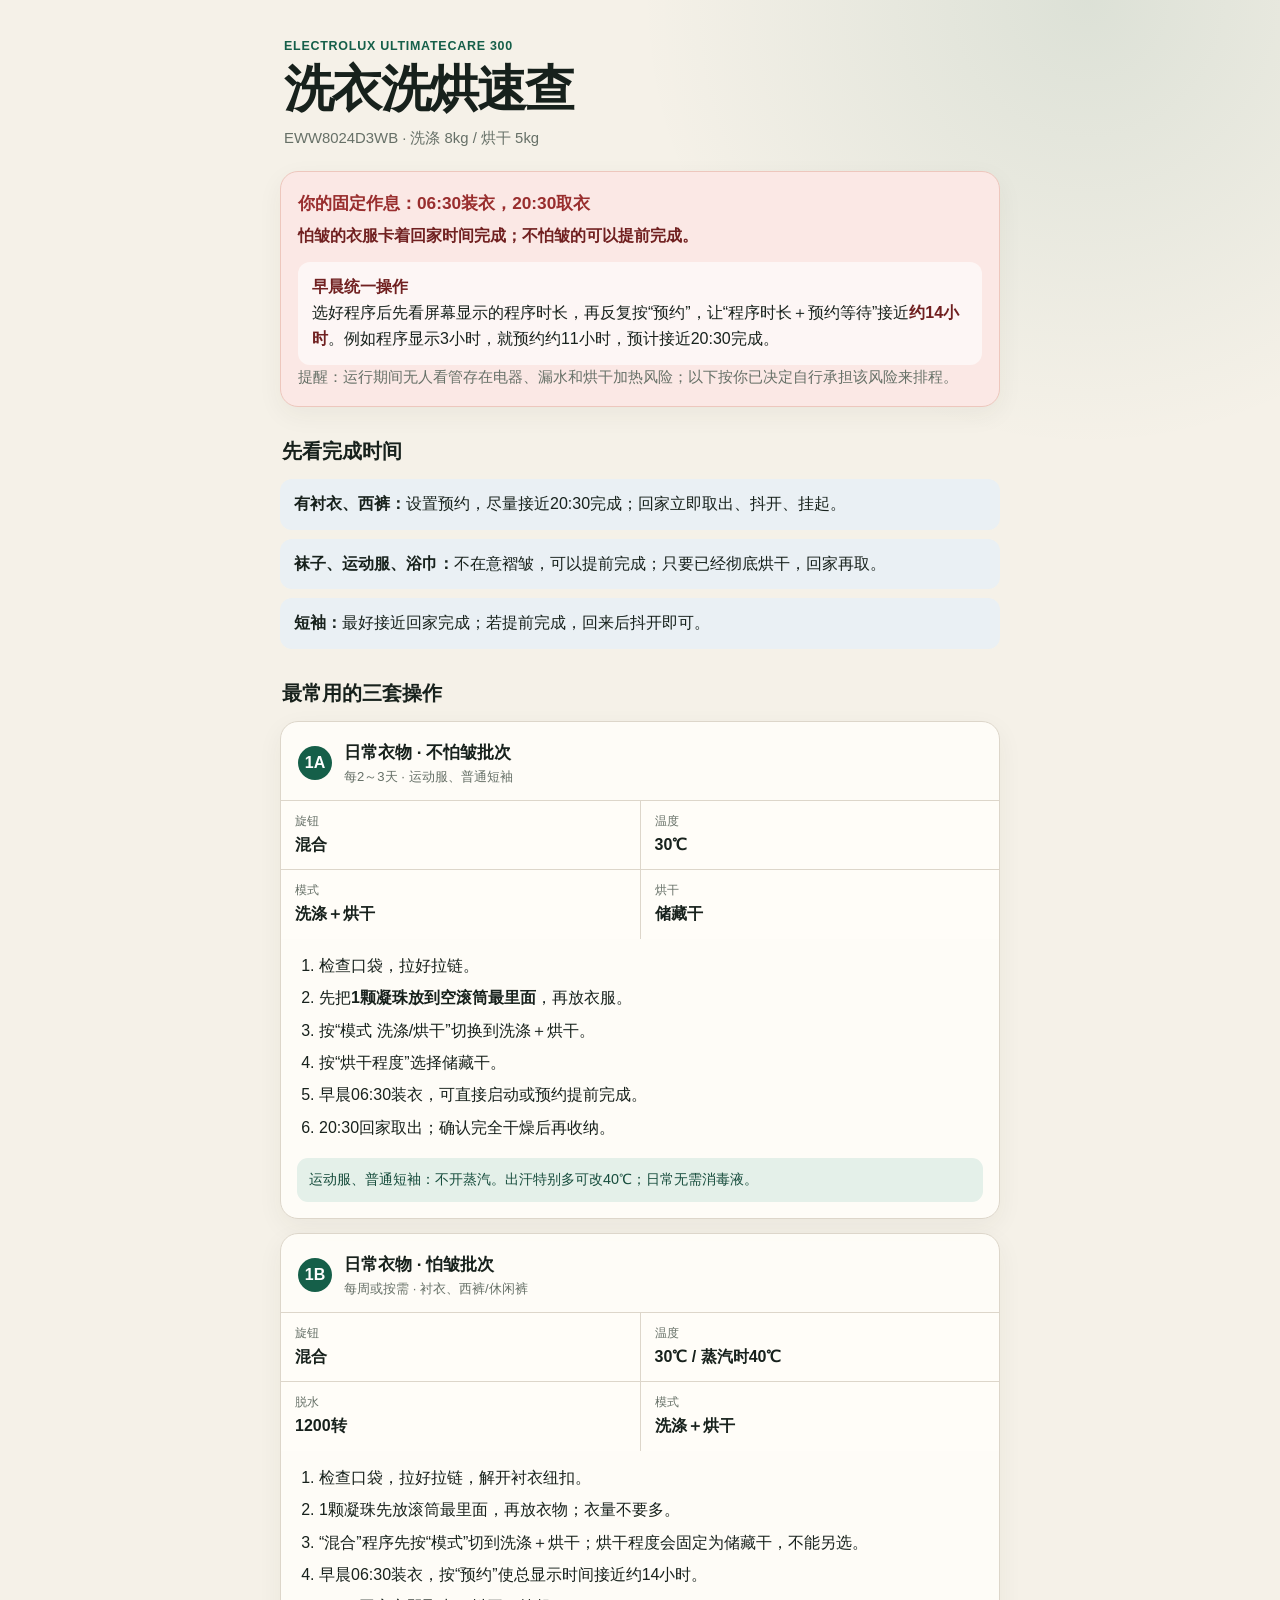
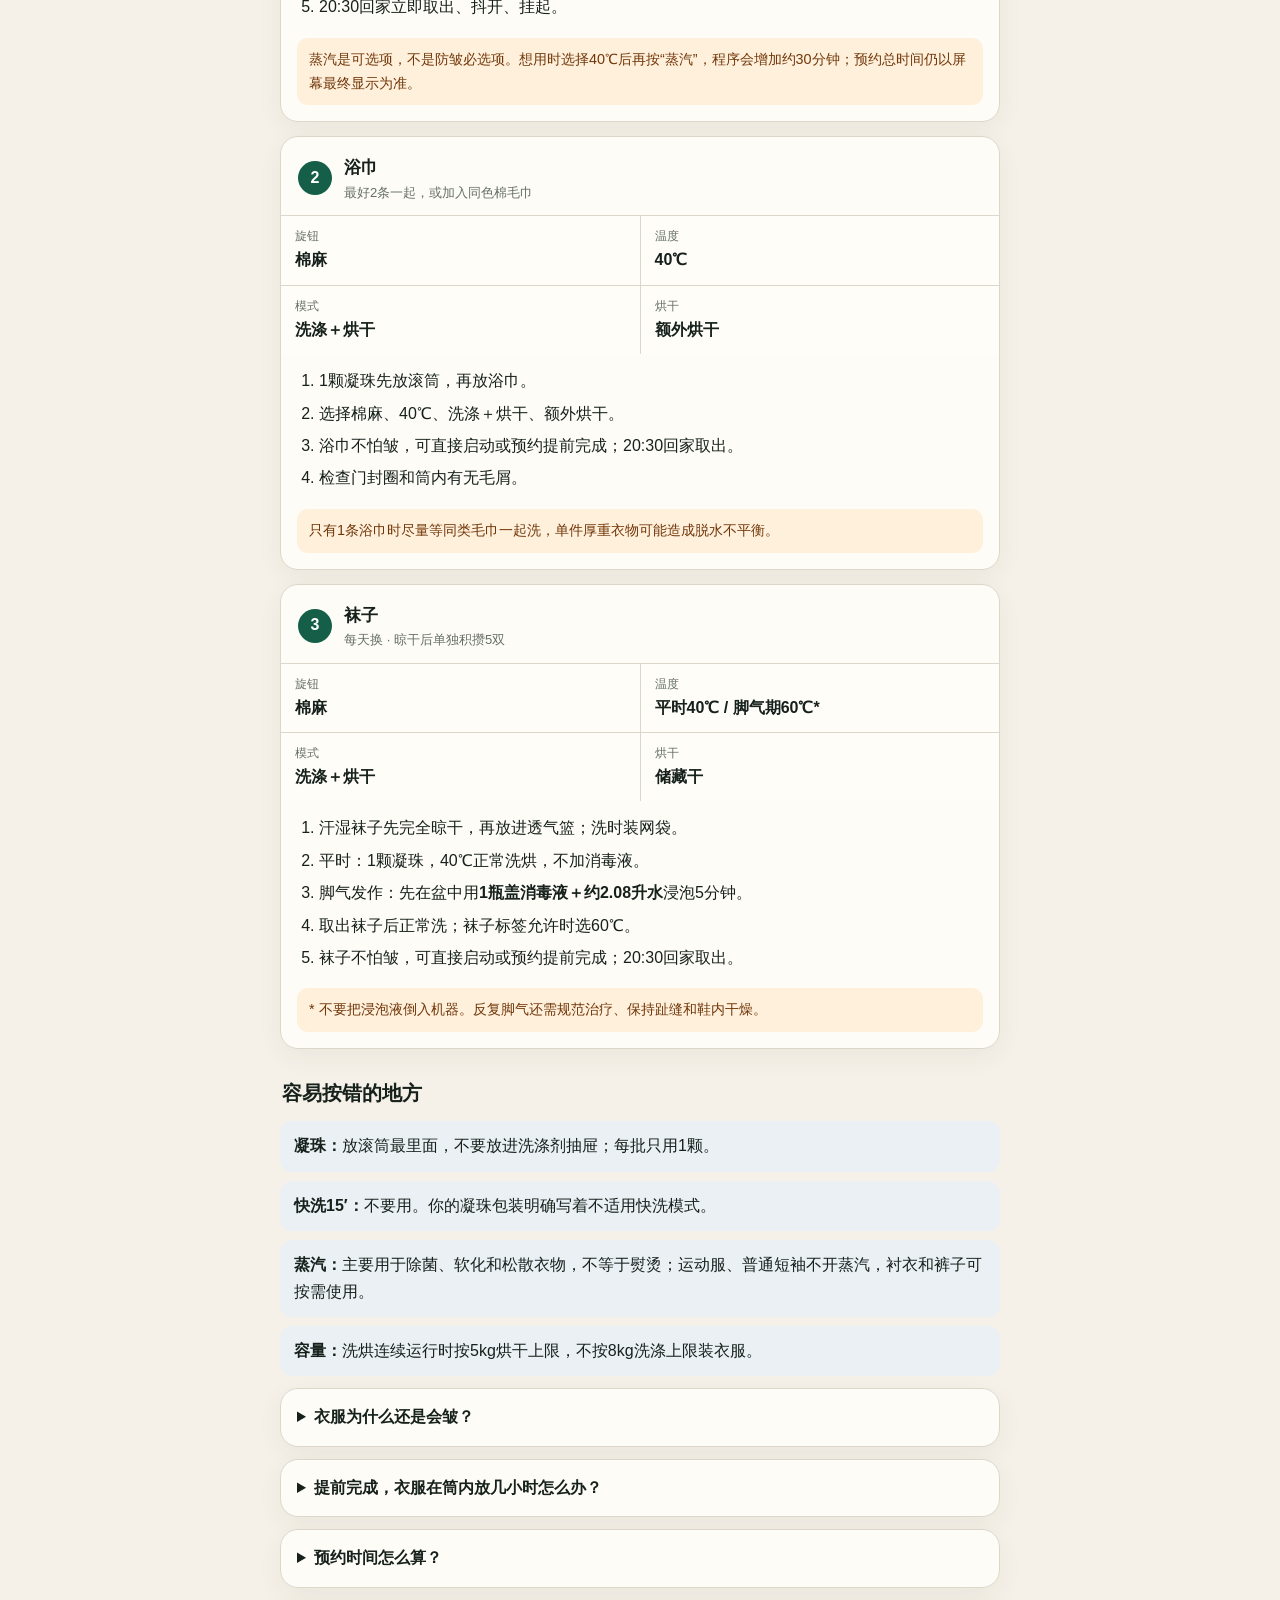
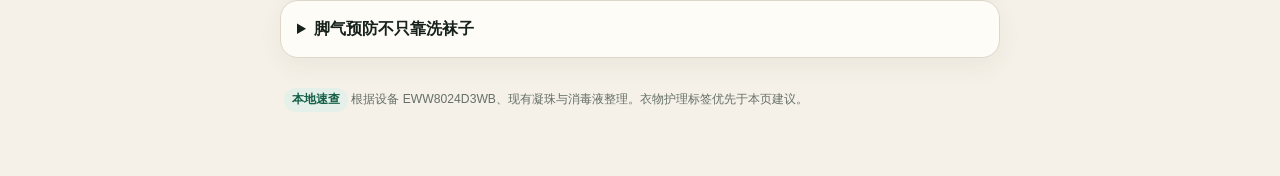
==== pages/laundry-guide/index.html @ ee04a651 "Publish laundry quick reference" ====
<!doctype html>
<html lang="zh-CN">
<head>
  <meta charset="utf-8">
  <meta name="viewport" content="width=device-width, initial-scale=1, viewport-fit=cover">
  <meta name="theme-color" content="#f5f1e8">
  <title>洗衣洗烘速查</title>
  <style>
    :root {
      color-scheme: light;
      --ink: #17211c;
      --muted: #667067;
      --paper: #f5f1e8;
      --card: #fffdf8;
      --line: #ddd6ca;
      --green: #155f49;
      --green-soft: #e4f0e9;
      --amber: #9b4d12;
      --amber-soft: #fff0dc;
      --red: #992e2e;
      --red-soft: #fbe8e5;
      --blue-soft: #eaf0f4;
      font-family: -apple-system, BlinkMacSystemFont, "PingFang SC", "Microsoft YaHei", sans-serif;
    }
    * { box-sizing: border-box; }
    body {
      margin: 0;
      color: var(--ink);
      background:
        radial-gradient(circle at 85% 0, rgba(21,95,73,.11), transparent 28rem),
        var(--paper);
      line-height: 1.65;
    }
    main { width: min(100% - 28px, 720px); margin: 0 auto; padding: 24px 0 64px; }
    header { padding: 12px 4px 20px; }
    .eyebrow { margin: 0 0 6px; color: var(--green); font-weight: 750; letter-spacing: .06em; font-size: .78rem; }
    h1 { margin: 0; font-size: clamp(1.85rem, 8vw, 3.1rem); line-height: 1.08; letter-spacing: -.035em; }
    .sub { margin: 10px 0 0; color: var(--muted); font-size: .93rem; }
    .alert, .card, details {
      border: 1px solid var(--line);
      border-radius: 18px;
      background: rgba(255,253,248,.94);
      box-shadow: 0 8px 26px rgba(59,48,30,.055);
    }
    .alert { padding: 17px; margin-bottom: 22px; border-color: #edc7bd; background: var(--red-soft); }
    .alert h2 { color: var(--red); margin: 0 0 6px; font-size: 1.08rem; }
    .alert p { margin: 0; }
    .alert strong { color: #702020; }
    .schedule { margin-top: 12px; padding: 12px 14px; border-radius: 12px; background: rgba(255,255,255,.62); }
    section { margin-top: 28px; }
    .section-title { margin: 0 2px 12px; font-size: 1.22rem; }
    .stack { display: grid; gap: 14px; }
    .card { overflow: hidden; }
    .card-head { display: flex; gap: 12px; align-items: center; padding: 16px 17px 12px; }
    .num { display: grid; place-items: center; flex: 0 0 34px; height: 34px; color: white; background: var(--green); border-radius: 50%; font-weight: 800; }
    .card h3 { margin: 0; font-size: 1.08rem; }
    .card .meta { color: var(--muted); font-size: .82rem; }
    .recipe { display: grid; grid-template-columns: 1fr 1fr; gap: 1px; margin: 0; background: var(--line); border-top: 1px solid var(--line); }
    .recipe div { padding: 11px 14px; background: var(--card); }
    dt { color: var(--muted); font-size: .72rem; }
    dd { margin: 1px 0 0; font-weight: 750; }
    .steps { margin: 0; padding: 14px 19px 17px 38px; }
    .steps li + li { margin-top: 6px; }
    .tip { margin: 0 16px 16px; padding: 10px 12px; border-radius: 11px; background: var(--green-soft); color: #164c3c; font-size: .9rem; }
    .warning { background: var(--amber-soft); color: #713709; }
    details { margin-top: 12px; padding: 0 16px; }
    summary { cursor: pointer; padding: 15px 0; font-weight: 750; }
    details[open] summary { border-bottom: 1px solid var(--line); }
    details .inside { padding: 10px 0 15px; }
    details p, details ul { margin-top: 6px; margin-bottom: 6px; }
    .do-not { display: grid; gap: 9px; }
    .do-not div { padding: 12px 14px; border-radius: 12px; background: var(--blue-soft); }
    .footer { color: var(--muted); font-size: .76rem; margin: 30px 4px 0; }
    .pill { display: inline-block; padding: 2px 8px; border-radius: 999px; background: var(--green-soft); color: var(--green); font-weight: 700; font-size: .75rem; }
    @media (max-width: 390px) {
      main { width: min(100% - 20px, 720px); padding-top: 15px; }
      .recipe { grid-template-columns: 1fr 1fr; }
      .recipe div { padding-inline: 11px; }
    }
  </style>
</head>
<body>
  <main>
    <header>
      <p class="eyebrow">ELECTROLUX ULTIMATECARE 300</p>
      <h1>洗衣洗烘速查</h1>
      <p class="sub">EWW8024D3WB · 洗涤 8kg / 烘干 5kg</p>
    </header>

    <aside class="alert">
      <h2>你的固定作息：06:30装衣，20:30取衣</h2>
      <p><strong>怕皱的衣服卡着回家时间完成；不怕皱的可以提前完成。</strong></p>
      <div class="schedule">
        <strong>早晨统一操作</strong><br>
        选好程序后先看屏幕显示的程序时长，再反复按“预约”，让“程序时长＋预约等待”接近<strong>约14小时</strong>。例如程序显示3小时，就预约约11小时，预计接近20:30完成。
      </div>
      <p class="sub">提醒：运行期间无人看管存在电器、漏水和烘干加热风险；以下按你已决定自行承担该风险来排程。</p>
    </aside>

    <section>
      <h2 class="section-title">先看完成时间</h2>
      <div class="do-not">
        <div><strong>有衬衣、西裤：</strong>设置预约，尽量接近20:30完成；回家立即取出、抖开、挂起。</div>
        <div><strong>袜子、运动服、浴巾：</strong>不在意褶皱，可以提前完成；只要已经彻底烘干，回家再取。</div>
        <div><strong>短袖：</strong>最好接近回家完成；若提前完成，回来后抖开即可。</div>
      </div>
    </section>

    <section>
      <h2 class="section-title">最常用的三套操作</h2>
      <div class="stack">
        <article class="card">
          <div class="card-head">
            <span class="num">1A</span>
            <div><h3>日常衣物 · 不怕皱批次</h3><div class="meta">每2～3天 · 运动服、普通短袖</div></div>
          </div>
          <dl class="recipe">
            <div><dt>旋钮</dt><dd>混合</dd></div>
            <div><dt>温度</dt><dd>30℃</dd></div>
            <div><dt>模式</dt><dd>洗涤＋烘干</dd></div>
            <div><dt>烘干</dt><dd>储藏干</dd></div>
          </dl>
          <ol class="steps">
            <li>检查口袋，拉好拉链。</li>
            <li>先把<strong>1颗凝珠放到空滚筒最里面</strong>，再放衣服。</li>
            <li>按“模式 洗涤/烘干”切换到洗涤＋烘干。</li>
            <li>按“烘干程度”选择储藏干。</li>
            <li>早晨06:30装衣，可直接启动或预约提前完成。</li>
            <li>20:30回家取出；确认完全干燥后再收纳。</li>
          </ol>
          <p class="tip">运动服、普通短袖：不开蒸汽。出汗特别多可改40℃；日常无需消毒液。</p>
        </article>

        <article class="card">
          <div class="card-head">
            <span class="num">1B</span>
            <div><h3>日常衣物 · 怕皱批次</h3><div class="meta">每周或按需 · 衬衣、西裤/休闲裤</div></div>
          </div>
          <dl class="recipe">
            <div><dt>旋钮</dt><dd>混合</dd></div>
            <div><dt>温度</dt><dd>30℃ / 蒸汽时40℃</dd></div>
            <div><dt>脱水</dt><dd>1200转</dd></div>
            <div><dt>模式</dt><dd>洗涤＋烘干</dd></div>
          </dl>
          <ol class="steps">
            <li>检查口袋，拉好拉链，解开衬衣纽扣。</li>
            <li>1颗凝珠先放滚筒最里面，再放衣物；衣量不要多。</li>
            <li>“混合”程序先按“模式”切到洗涤＋烘干；烘干程度会固定为储藏干，不能另选。</li>
            <li>早晨06:30装衣，按“预约”使总显示时间接近约14小时。</li>
            <li>20:30回家立即取出、抖开、挂起。</li>
          </ol>
          <p class="tip warning">蒸汽是可选项，不是防皱必选项。想用时选择40℃后再按“蒸汽”，程序会增加约30分钟；预约总时间仍以屏幕最终显示为准。</p>
        </article>

        <article class="card">
          <div class="card-head">
            <span class="num">2</span>
            <div><h3>浴巾</h3><div class="meta">最好2条一起，或加入同色棉毛巾</div></div>
          </div>
          <dl class="recipe">
            <div><dt>旋钮</dt><dd>棉麻</dd></div>
            <div><dt>温度</dt><dd>40℃</dd></div>
            <div><dt>模式</dt><dd>洗涤＋烘干</dd></div>
            <div><dt>烘干</dt><dd>额外烘干</dd></div>
          </dl>
          <ol class="steps">
            <li>1颗凝珠先放滚筒，再放浴巾。</li>
            <li>选择棉麻、40℃、洗涤＋烘干、额外烘干。</li>
            <li>浴巾不怕皱，可直接启动或预约提前完成；20:30回家取出。</li>
            <li>检查门封圈和筒内有无毛屑。</li>
          </ol>
          <p class="tip warning">只有1条浴巾时尽量等同类毛巾一起洗，单件厚重衣物可能造成脱水不平衡。</p>
        </article>

        <article class="card">
          <div class="card-head">
            <span class="num">3</span>
            <div><h3>袜子</h3><div class="meta">每天换 · 晾干后单独积攒5双</div></div>
          </div>
          <dl class="recipe">
            <div><dt>旋钮</dt><dd>棉麻</dd></div>
            <div><dt>温度</dt><dd>平时40℃ / 脚气期60℃*</dd></div>
            <div><dt>模式</dt><dd>洗涤＋烘干</dd></div>
            <div><dt>烘干</dt><dd>储藏干</dd></div>
          </dl>
          <ol class="steps">
            <li>汗湿袜子先完全晾干，再放进透气篮；洗时装网袋。</li>
            <li>平时：1颗凝珠，40℃正常洗烘，不加消毒液。</li>
            <li>脚气发作：先在盆中用<strong>1瓶盖消毒液＋约2.08升水</strong>浸泡5分钟。</li>
            <li>取出袜子后正常洗；袜子标签允许时选60℃。</li>
            <li>袜子不怕皱，可直接启动或预约提前完成；20:30回家取出。</li>
          </ol>
          <p class="tip warning">* 不要把浸泡液倒入机器。反复脚气还需规范治疗、保持趾缝和鞋内干燥。</p>
        </article>
      </div>
    </section>

    <section>
      <h2 class="section-title">容易按错的地方</h2>
      <div class="do-not">
        <div><strong>凝珠：</strong>放滚筒最里面，不要放进洗涤剂抽屉；每批只用1颗。</div>
        <div><strong>快洗15′：</strong>不要用。你的凝珠包装明确写着不适用快洗模式。</div>
        <div><strong>蒸汽：</strong>主要用于除菌、软化和松散衣物，不等于熨烫；运动服、普通短袖不开蒸汽，衬衣和裤子可按需使用。</div>
        <div><strong>容量：</strong>洗烘连续运行时按5kg烘干上限，不按8kg洗涤上限装衣服。</div>
      </div>

      <details>
        <summary>衣服为什么还是会皱？</summary>
        <div class="inside">
          <p>机器烘干结束后只有约10分钟防皱翻滚。减少褶皱最有效的做法是少装、不过度烘干，并在结束后立刻取出、抖开、挂好。蒸汽功能不能代替熨斗。</p>
        </div>
      </details>

      <details>
        <summary>提前完成，衣服在筒内放几小时怎么办？</summary>
        <div class="inside">
          <p>袜子、运动服、浴巾如果已经完全干燥，回家取出即可。若仍潮湿或有闷味，重新选择适合衣物的短时烘干或重新漂洗，不要直接收进衣柜。衬衣、西裤不要这样安排，应预约到接近20:30完成。</p>
        </div>
      </details>

      <details>
        <summary>预约时间怎么算？</summary>
        <div class="inside">
          <p>你从06:30到20:30共有约14小时。先选完整程序，记住屏幕显示的程序时长；需要预约的小时数≈14小时－程序时长。机器实际时间会因衣量和含水量调整，第一次使用后再根据实际完成时间增减1小时。</p>
        </div>
      </details>

      <details>
        <summary>脚气预防不只靠洗袜子</summary>
        <div class="inside">
          <ul>
            <li>每天换袜，运动后洗脚并彻底擦干趾缝。</li>
            <li>鞋子轮换穿，让鞋内充分干燥。</li>
            <li>公共浴室、更衣室穿拖鞋，不与他人共用鞋袜和毛巾。</li>
            <li>持续脱皮、发痒、裂口或累及趾甲时，咨询药师或皮肤科。</li>
          </ul>
        </div>
      </details>
    </section>

    <p class="footer"><span class="pill">本地速查</span> 根据设备 EWW8024D3WB、现有凝珠与消毒液整理。衣物护理标签优先于本页建议。</p>
  </main>
</body>
</html>
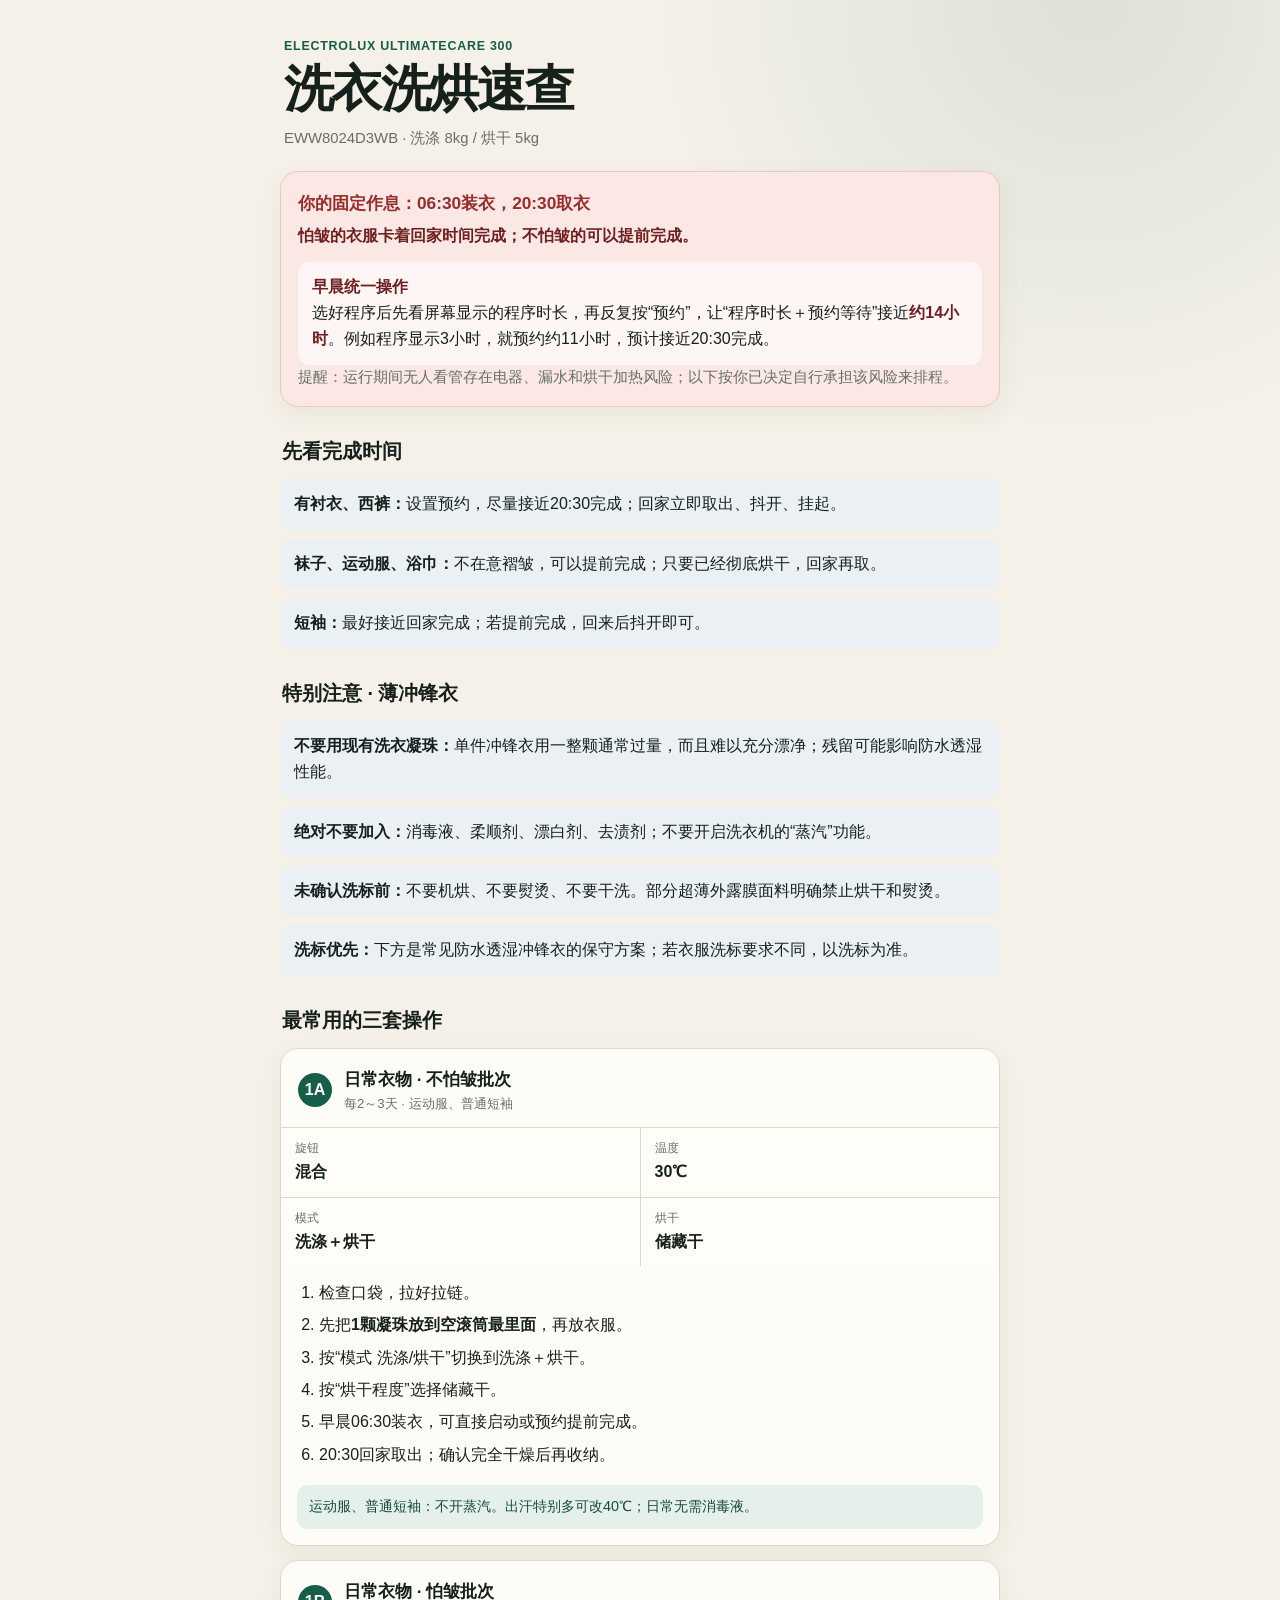
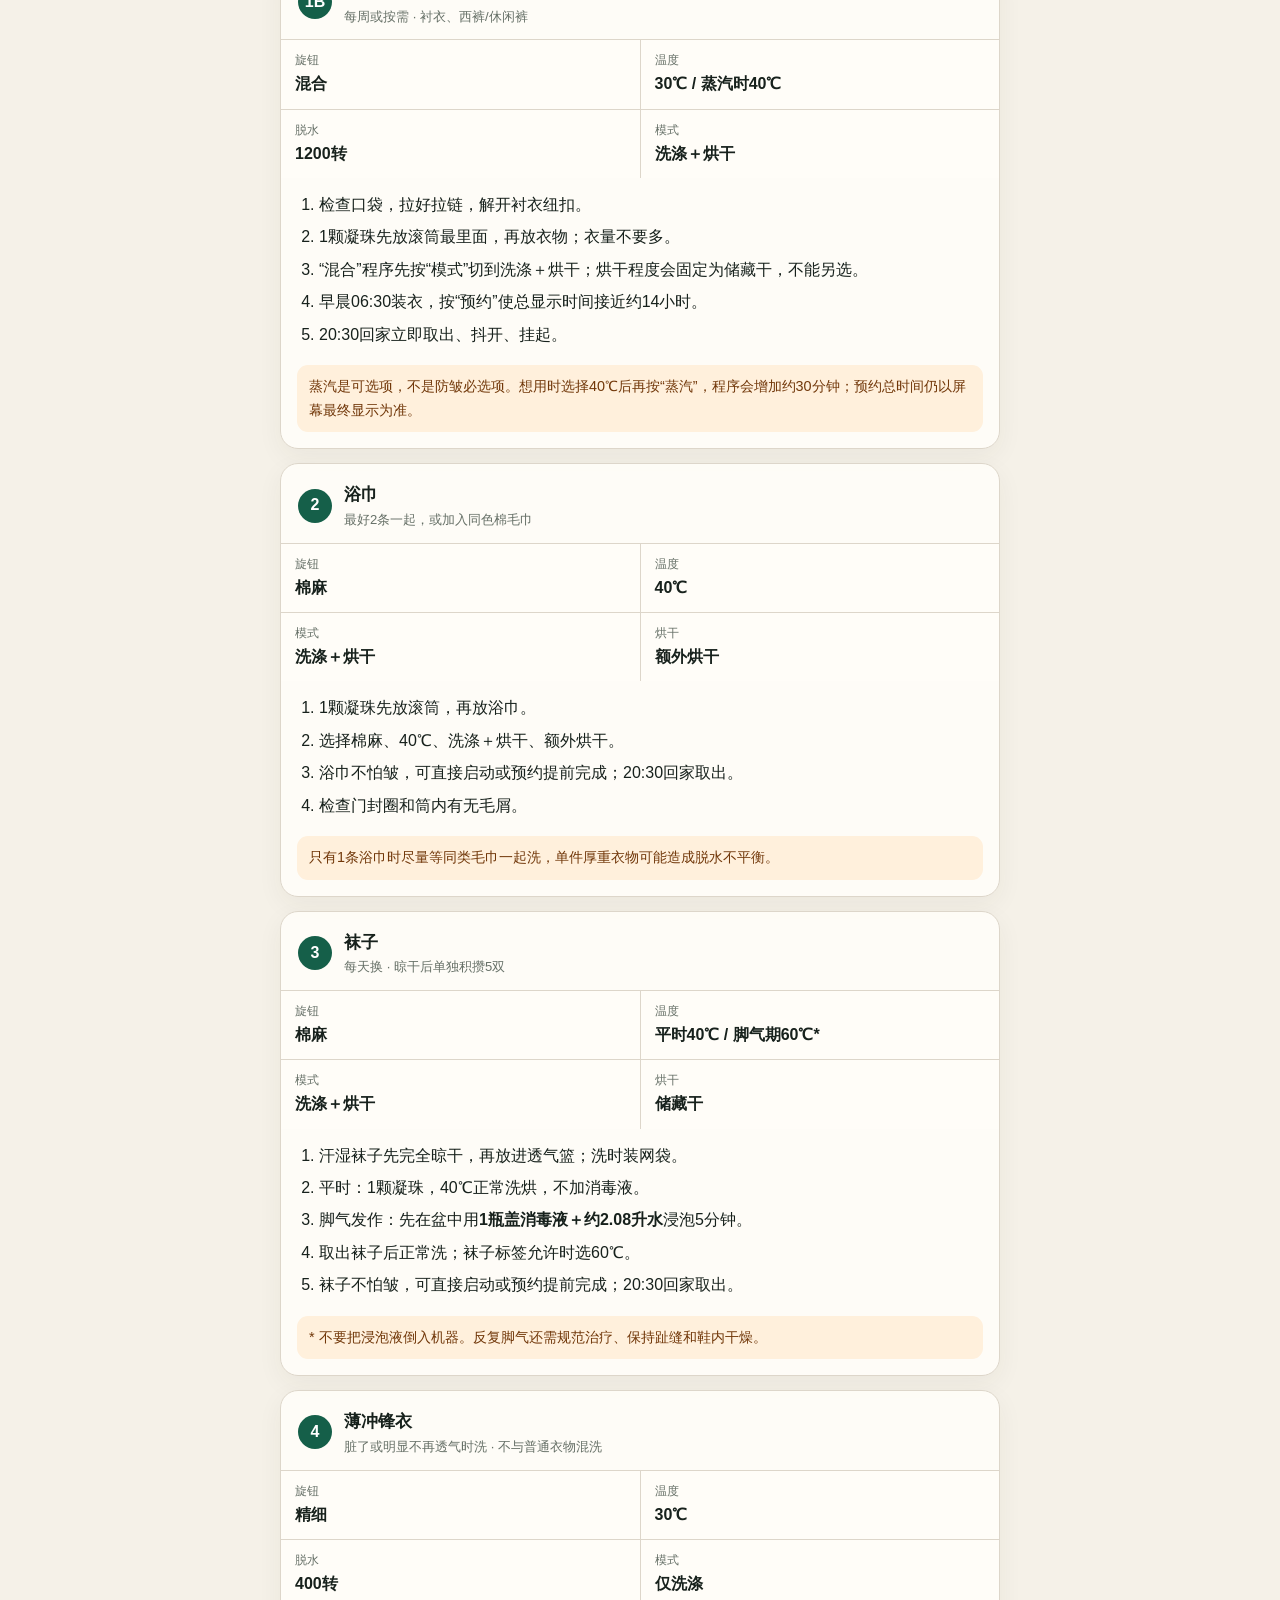
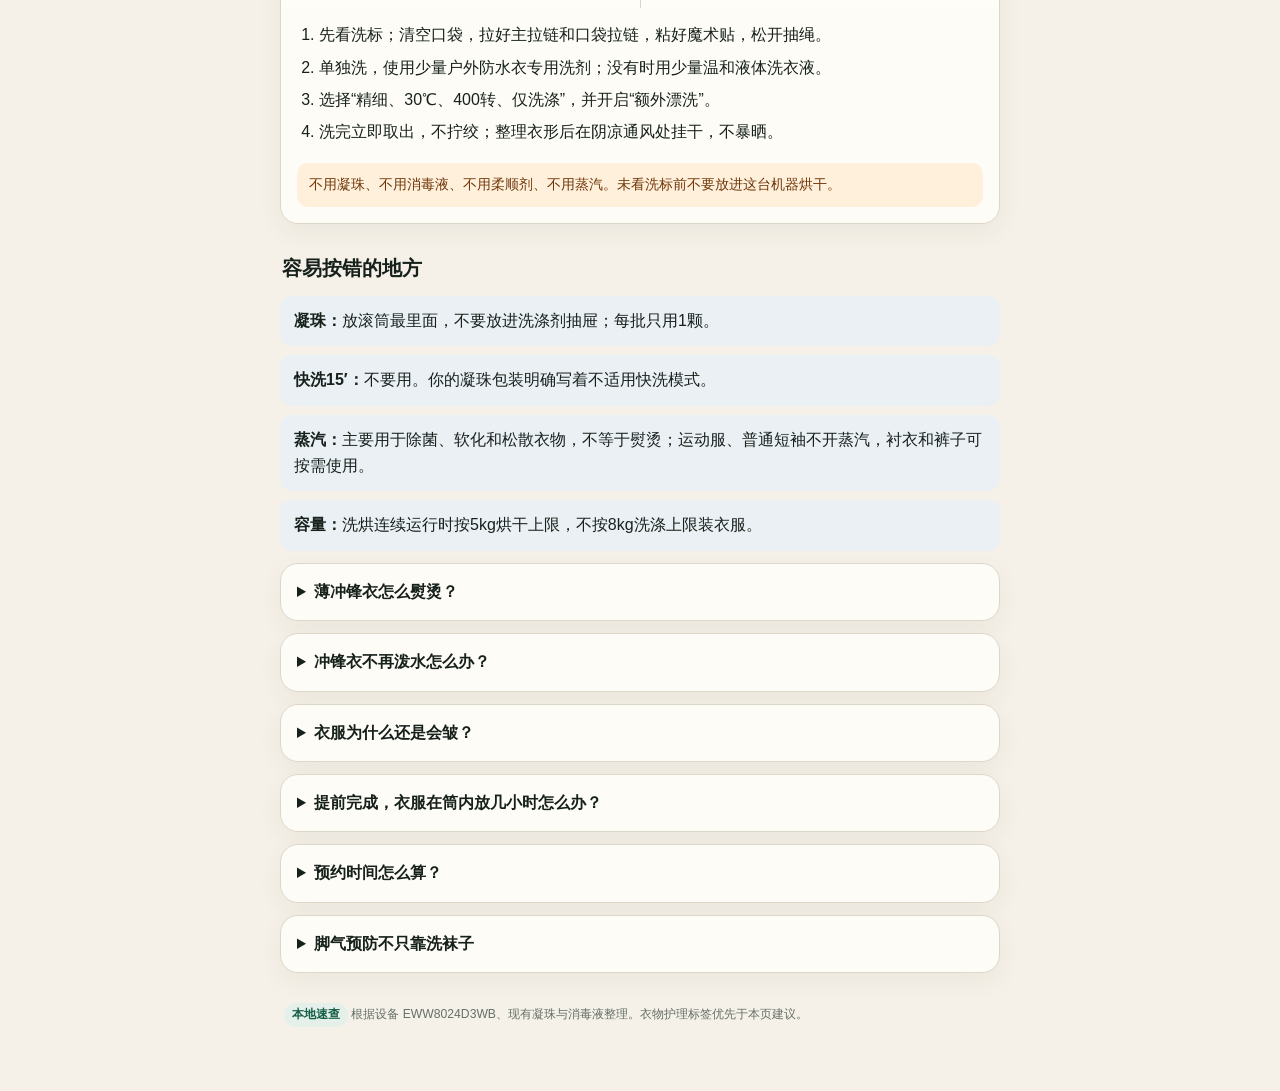
==== commit 3faec388: "Add shell jacket care to laundry guide" ====
--- a/pages/laundry-guide/index.html
+++ b/pages/laundry-guide/index.html
@@ -107,6 +107,16 @@
     </section>
 
     <section>
+      <h2 class="section-title">特别注意 · 薄冲锋衣</h2>
+      <div class="do-not">
+        <div><strong>不要用现有洗衣凝珠：</strong>单件冲锋衣用一整颗通常过量，而且难以充分漂净；残留可能影响防水透湿性能。</div>
+        <div><strong>绝对不要加入：</strong>消毒液、柔顺剂、漂白剂、去渍剂；不要开启洗衣机的“蒸汽”功能。</div>
+        <div><strong>未确认洗标前：</strong>不要机烘、不要熨烫、不要干洗。部分超薄外露膜面料明确禁止烘干和熨烫。</div>
+        <div><strong>洗标优先：</strong>下方是常见防水透湿冲锋衣的保守方案；若衣服洗标要求不同，以洗标为准。</div>
+      </div>
+    </section>
+
+    <section>
       <h2 class="section-title">最常用的三套操作</h2>
       <div class="stack">
         <article class="card">
@@ -192,6 +202,26 @@
           </ol>
           <p class="tip warning">* 不要把浸泡液倒入机器。反复脚气还需规范治疗、保持趾缝和鞋内干燥。</p>
         </article>
+
+        <article class="card">
+          <div class="card-head">
+            <span class="num">4</span>
+            <div><h3>薄冲锋衣</h3><div class="meta">脏了或明显不再透气时洗 · 不与普通衣物混洗</div></div>
+          </div>
+          <dl class="recipe">
+            <div><dt>旋钮</dt><dd>精细</dd></div>
+            <div><dt>温度</dt><dd>30℃</dd></div>
+            <div><dt>脱水</dt><dd>400转</dd></div>
+            <div><dt>模式</dt><dd>仅洗涤</dd></div>
+          </dl>
+          <ol class="steps">
+            <li>先看洗标；清空口袋，拉好主拉链和口袋拉链，粘好魔术贴，松开抽绳。</li>
+            <li>单独洗，使用少量户外防水衣专用洗剂；没有时用少量温和液体洗衣液。</li>
+            <li>选择“精细、30℃、400转、仅洗涤”，并开启“额外漂洗”。</li>
+            <li>洗完立即取出，不拧绞；整理衣形后在阴凉通风处挂干，不暴晒。</li>
+          </ol>
+          <p class="tip warning">不用凝珠、不用消毒液、不用柔顺剂、不用蒸汽。未看洗标前不要放进这台机器烘干。</p>
+        </article>
       </div>
     </section>
 
@@ -205,6 +235,21 @@
       </div>
 
       <details>
+        <summary>薄冲锋衣怎么熨烫？</summary>
+        <div class="inside">
+          <p><strong>轻微褶皱不必熨。</strong>如果洗标明确允许熨烫：先让衣服完全干燥；熨斗设为低温，关闭蒸汽；在衣服上覆盖干净、干燥的薄棉布，再隔布轻轻移动。避开压胶接缝、拉链、反光印花和胶质标识，不要在同一位置停留。</p>
+          <p>若洗标有“禁止熨烫”符号，则不要熨。不要用洗衣机的蒸汽功能代替熨烫。</p>
+        </div>
+      </details>
+
+      <details>
+        <summary>冲锋衣不再泼水怎么办？</summary>
+        <div class="inside">
+          <p>先按上面的方式洗净并充分漂洗。洗标和品牌说明明确允许低温烘干时，可按其要求用低温热处理恢复表面防泼水层；但这台洗烘一体机没有清晰的低温烘干档，未确认前不要使用。洗净后仍不形成水珠，再考虑户外衣物专用防泼水剂。</p>
+        </div>
+      </details>
+
+      <details>
         <summary>衣服为什么还是会皱？</summary>
         <div class="inside">
           <p>机器烘干结束后只有约10分钟防皱翻滚。减少褶皱最有效的做法是少装、不过度烘干，并在结束后立刻取出、抖开、挂好。蒸汽功能不能代替熨斗。</p>
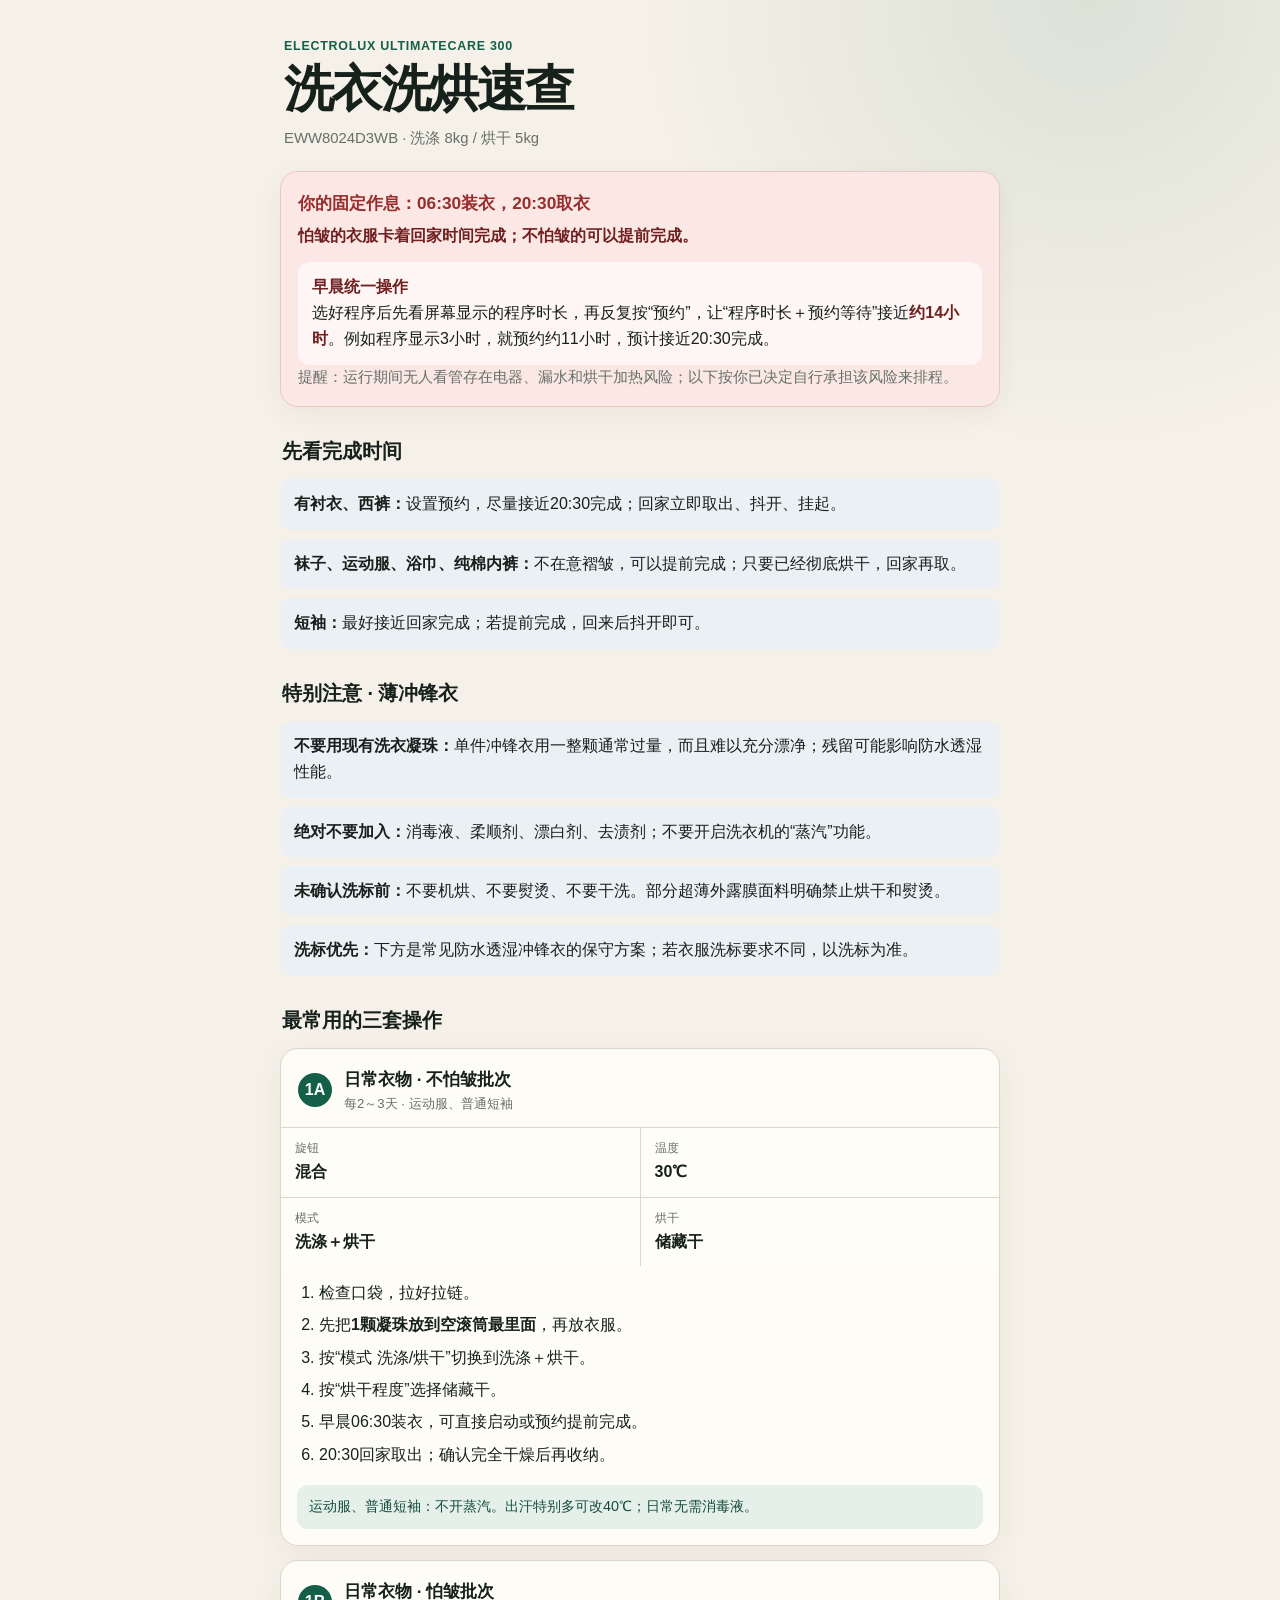
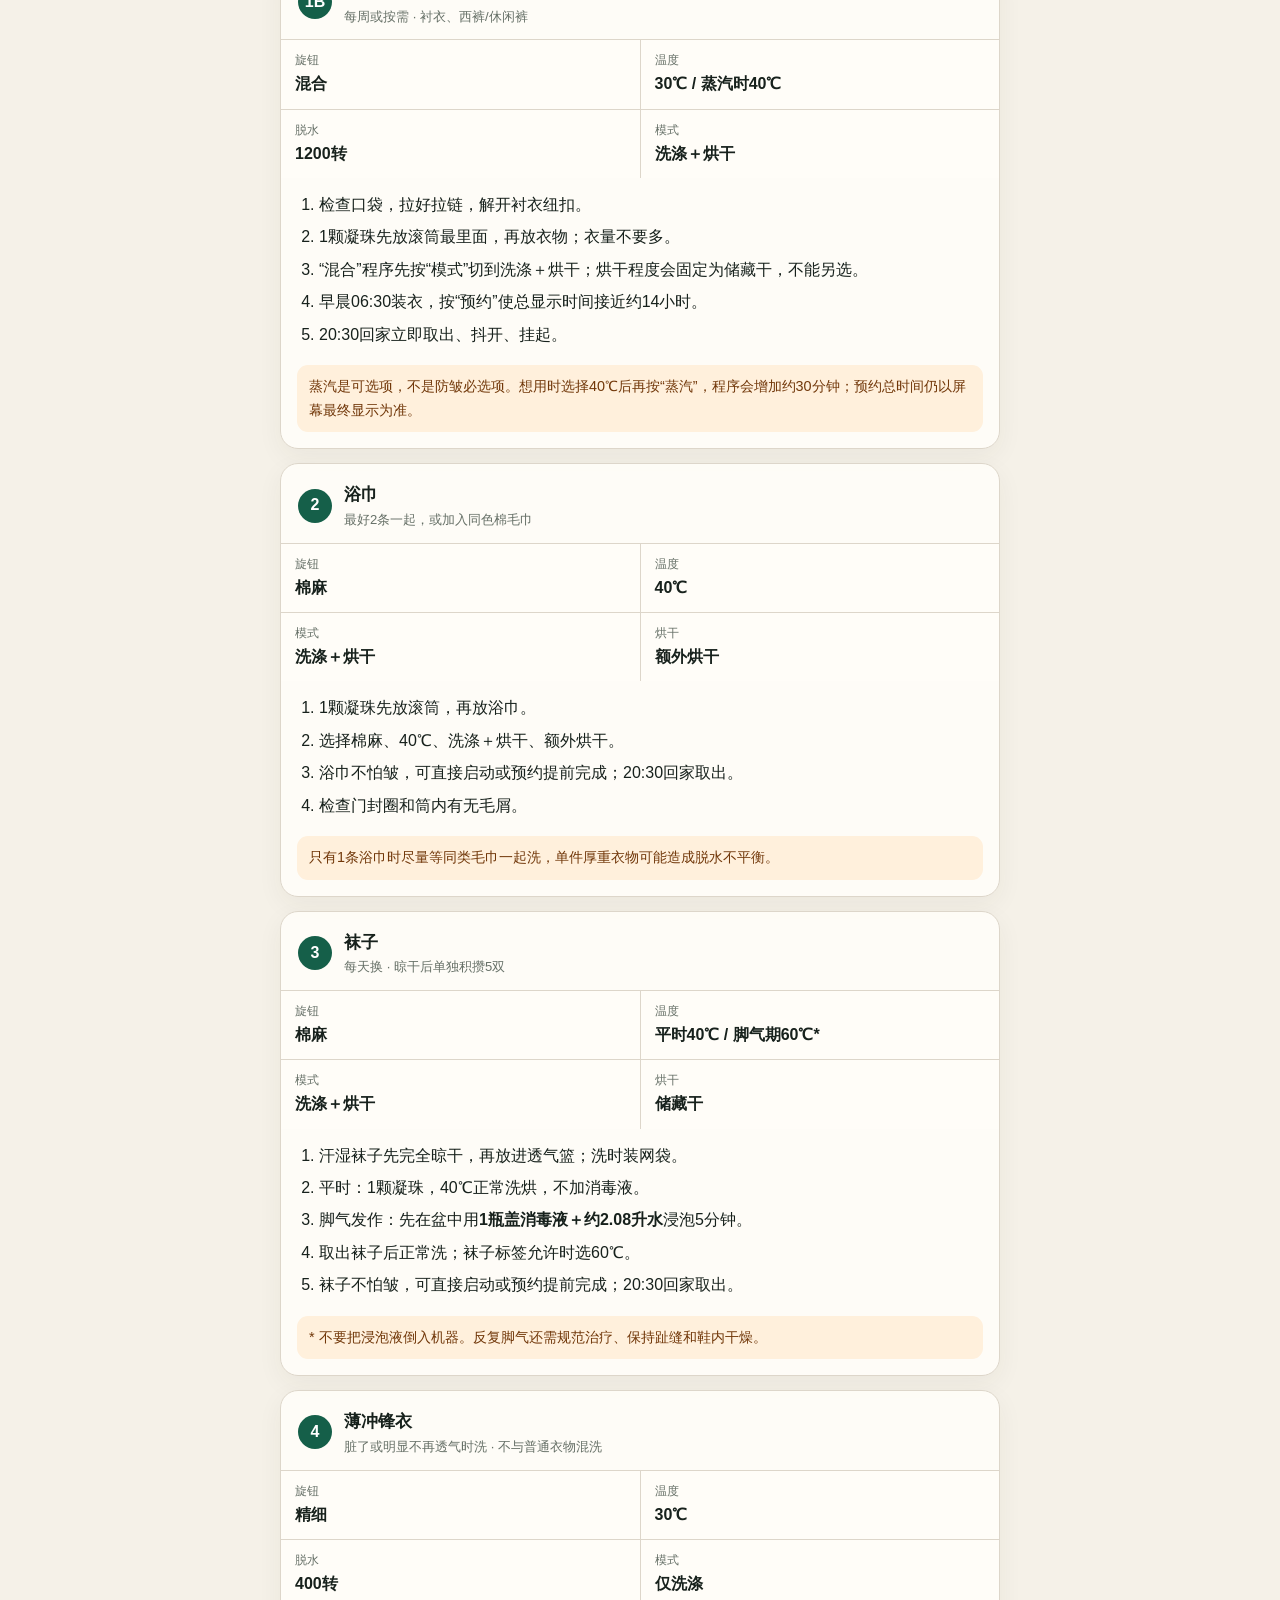
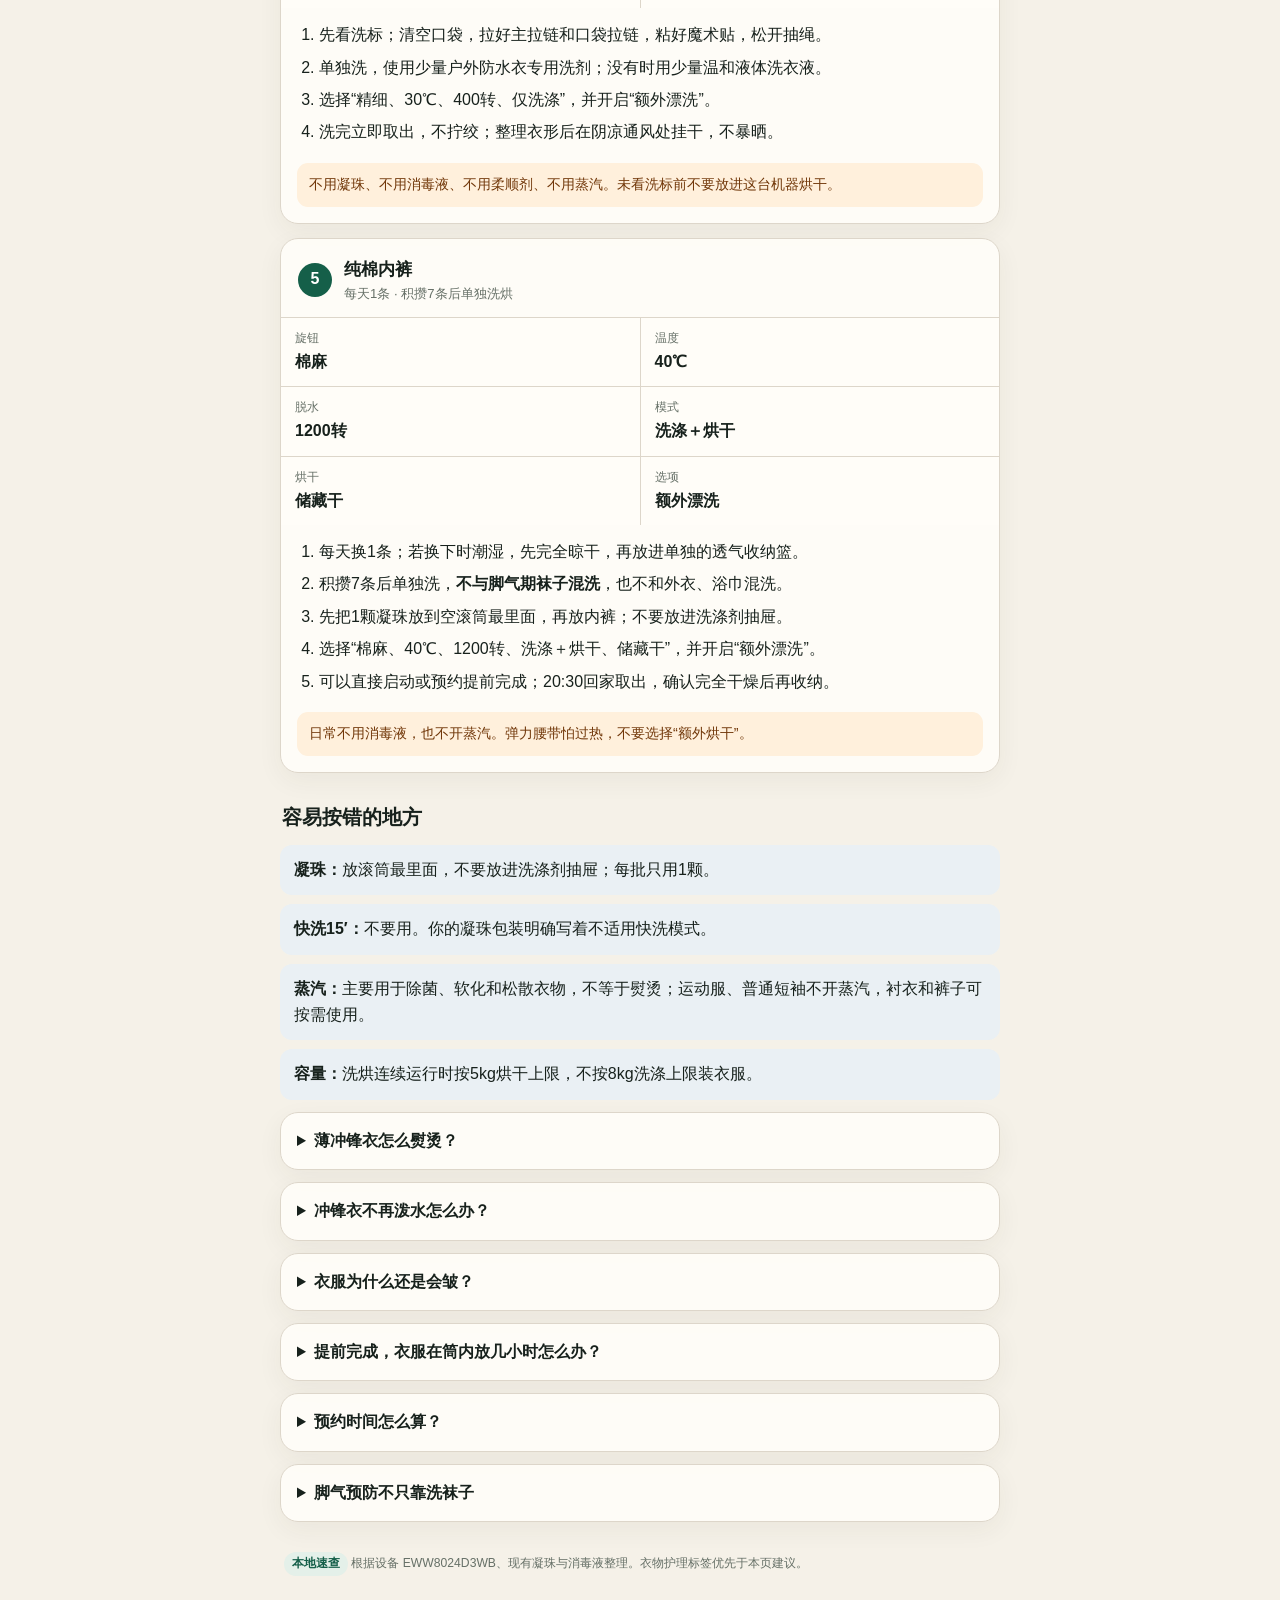
==== commit 0b5b4971: "Add underwear care to laundry guide" ====
--- a/pages/laundry-guide/index.html
+++ b/pages/laundry-guide/index.html
@@ -101,7 +101,7 @@
       <h2 class="section-title">先看完成时间</h2>
       <div class="do-not">
         <div><strong>有衬衣、西裤：</strong>设置预约，尽量接近20:30完成；回家立即取出、抖开、挂起。</div>
-        <div><strong>袜子、运动服、浴巾：</strong>不在意褶皱，可以提前完成；只要已经彻底烘干，回家再取。</div>
+        <div><strong>袜子、运动服、浴巾、纯棉内裤：</strong>不在意褶皱，可以提前完成；只要已经彻底烘干，回家再取。</div>
         <div><strong>短袖：</strong>最好接近回家完成；若提前完成，回来后抖开即可。</div>
       </div>
     </section>
@@ -222,6 +222,29 @@
           </ol>
           <p class="tip warning">不用凝珠、不用消毒液、不用柔顺剂、不用蒸汽。未看洗标前不要放进这台机器烘干。</p>
         </article>
+
+        <article class="card">
+          <div class="card-head">
+            <span class="num">5</span>
+            <div><h3>纯棉内裤</h3><div class="meta">每天1条 · 积攒7条后单独洗烘</div></div>
+          </div>
+          <dl class="recipe">
+            <div><dt>旋钮</dt><dd>棉麻</dd></div>
+            <div><dt>温度</dt><dd>40℃</dd></div>
+            <div><dt>脱水</dt><dd>1200转</dd></div>
+            <div><dt>模式</dt><dd>洗涤＋烘干</dd></div>
+            <div><dt>烘干</dt><dd>储藏干</dd></div>
+            <div><dt>选项</dt><dd>额外漂洗</dd></div>
+          </dl>
+          <ol class="steps">
+            <li>每天换1条；若换下时潮湿，先完全晾干，再放进单独的透气收纳篮。</li>
+            <li>积攒7条后单独洗，<strong>不与脚气期袜子混洗</strong>，也不和外衣、浴巾混洗。</li>
+            <li>先把1颗凝珠放到空滚筒最里面，再放内裤；不要放进洗涤剂抽屉。</li>
+            <li>选择“棉麻、40℃、1200转、洗涤＋烘干、储藏干”，并开启“额外漂洗”。</li>
+            <li>可以直接启动或预约提前完成；20:30回家取出，确认完全干燥后再收纳。</li>
+          </ol>
+          <p class="tip warning">日常不用消毒液，也不开蒸汽。弹力腰带怕过热，不要选择“额外烘干”。</p>
+        </article>
       </div>
     </section>
 
